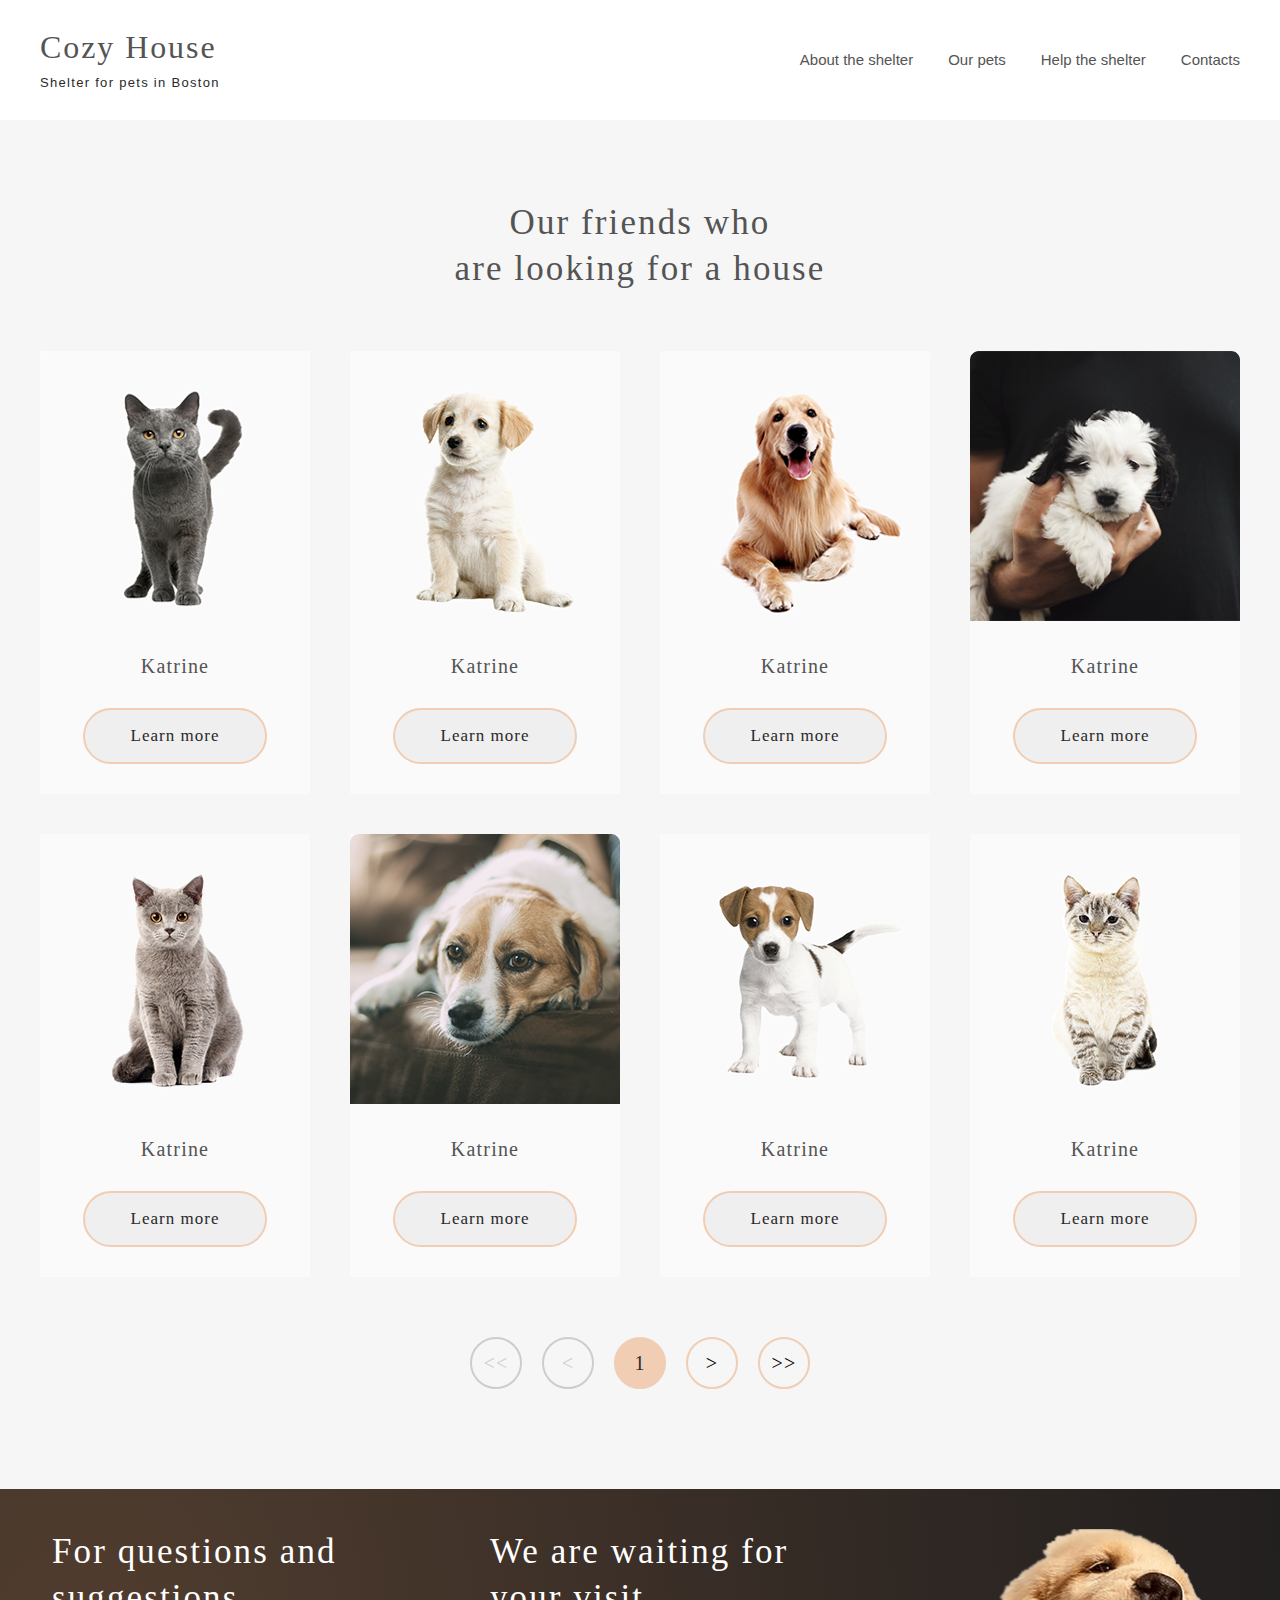
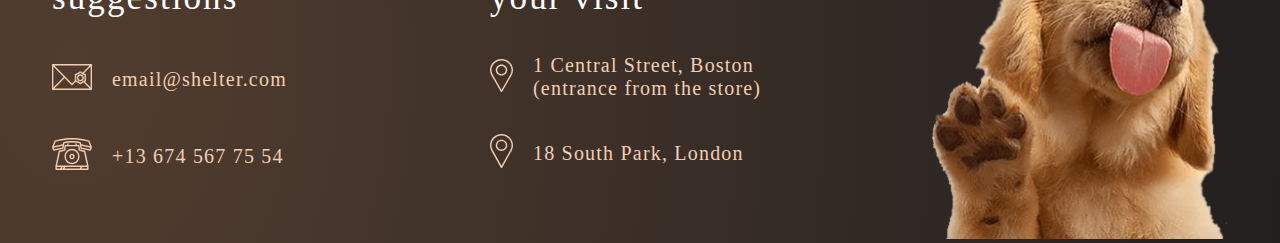
==== our-pets.html @ 817c5050 "feat: add our_pets page" ====
<!DOCTYPE html>
<html lang="en">
<head>
    <meta charset="UTF-8">
    <title>Title</title>
    <meta name="description" content="">
    <meta name="viewport" content="width=device-width, initial-scale=1">

    <meta property="og:title" content="">
    <meta property="og:type" content="">
    <meta property="og:url" content="">
    <meta property="og:image" content="">

    <link rel="stylesheet" href="css/clear-style.css">
    <link rel="stylesheet" href="css/our-pets.css">
</head>
<body>
<div class="container">
    <header class="header">
        <section class="header__section">
            <div class="header__logo">
                <div class="header__title">Cozy House</div>
                <h3 class="header__subtitle">Shelter for pets in Boston</h3>
            </div>
            <ul class="header__nav_menu">
                <li>About the shelter</li>
                <li>Our pets</li>
                <li>Help the shelter</li>
                <li>Contacts</li>
            </ul>
        </section>
    </header>
    <main class="main">
        <section class="main__pets">
            <div class="main__pets_content">
                <h3 class="main__pets_heading">
                    Our friends who <br/>are looking for a house
                </h3>
                <ul class="main__cards">
                    <li class="main__card">
                        <div class="main__card_img">
                            <img src="img/our_pets/pets-katrine.png" alt="pet">
                        </div>
                        <div class="main__card_name">Katrine</div>
                        <button class="main__card_button">Learn more</button>
                    </li>
                    <li class="main__card">
                        <div class="main__card_img">
                            <img src="img/our_pets/pets-jennifer.png" alt="pet">
                        </div>
                        <div class="main__card_name">Katrine</div>
                        <button class="main__card_button">Learn more</button>
                    </li>
                    <li class="main__card">
                        <div class="main__card_img">
                            <img src="img/our_pets/pets-woody.png" alt="pet">
                        </div>
                        <div class="main__card_name">Katrine</div>
                        <button class="main__card_button">Learn more</button>
                    </li>
                    <li class="main__card">
                        <div class="main__card_img">
                            <img src="img/our_pets/pets-katrine2.png" alt="pet">
                        </div>
                        <div class="main__card_name">Katrine</div>
                        <button class="main__card_button">Learn more</button>
                    </li>
                    <li class="main__card">
                        <div class="main__card_img">
                            <img src="img/our_pets/pets-timmy.png" alt="pet">
                        </div>
                        <div class="main__card_name">Katrine</div>
                        <button class="main__card_button">Learn more</button>
                    </li>
                    <li class="main__card">
                        <div class="main__card_img">
                            <img src="img/our_pets/pets-charly.png" alt="pet">
                        </div>
                        <div class="main__card_name">Katrine</div>
                        <button class="main__card_button">Learn more</button>
                    </li>
                    <li class="main__card">
                        <div class="main__card_img">
                            <img src="img/our_pets/pets-scarlet.png" alt="pet">
                        </div>
                        <div class="main__card_name">Katrine</div>
                        <button class="main__card_button">Learn more</button>
                    </li>
                    <li class="main__card">
                        <div class="main__card_img">
                            <img src="img/our_pets/pets-katrine1.png" alt="pet">
                        </div>
                        <div class="main__card_name">Katrine</div>
                        <button class="main__card_button">Learn more</button>
                    </li>
                </ul>
                <div class="main__navigation">
                    <button class="main__button_paginator_inactive"><<</button>
                    <button class="main__button_paginator_inactive"><</button>
                    <button class="main__button_paginator_active">1</button>
                    <button class="main__button_paginator">></button>
                    <button class="main__button_paginator">>></button>
                </div>
            </div>
        </section>
    </main>
    <footer class="footer">
        <div class="footer__container">
            <div class="footer__contacts">
                <h3 class="footer__contacts_title">
                    For questions and suggestions
                </h3>
                <div class="footer__email">
                    <div class="footer__contacts_icon">
                        <img src="img/icon/mail.svg" alt="mail">
                    </div>
                    <h4 class="footer__contacts_text">
                        email@shelter.com
                    </h4>
                </div>
                <div class="footer__phone">
                    <div class="footer__contacts_icon">
                        <img src="img/icon/phone.svg" alt="phone">
                    </div>
                    <div class="footer__contacts_text">
                        +13 674 567 75 54
                    </div>
                </div>
            </div>
            <div class="footer__locations">
                <div class="footer__locations_title">
                    We are waiting for your visit
                </div>
                <div class="footer__location">
                    <div class="footer__location_icon">
                        <img src="img/icon/pin.svg" alt="pin">
                    </div>
                    <div class="footer__locations_text">
                        1 Central Street, Boston (entrance from the store)
                    </div>
                </div>
                <div class="footer__location">
                    <div class="footer__location_icon">
                        <img src="img/icon/pin.svg" alt="pin">
                    </div>
                    <div class="footer__locations_text">
                        18 South Park, London
                    </div>
                </div>
            </div>
            <div class="footer__img">
                <img src="img/footer-puppy.png" alt="dog">
            </div>
        </div>
    </footer>
</div>
</body>
</html>
---- css/clear-style.css ----
html, body, div, p, ul, ol, dl, h1, h2, h3, h4, h5, h6 {
    padding: 0;
    margin: 0;
}

li {
    list-style-type: none; /* Убираем маркеры */
}
---- css/our-pets.css ----
body {
    background: #E5E5E5;
}

.container {
    max-width: 80rem;
    margin: 0 auto;
    font-family: Georgia, serif;
}

.header {
    background: #FFFFFF;
    padding: 30px 40px;
}

.header__section {
    display: flex;
    justify-content: space-between;
    align-items: center;
}

.header__title {
    font-family: 'Georgia', serif;
    font-style: normal;
    font-weight: 400;
    font-size: 32px;
    line-height: 110%;
    letter-spacing: 0.06em;
    color: #545454;
}

.header__logo {
    display: flex;
    flex-direction: column;
    grid-row-gap: 10px;
}

.header__subtitle {
    font-family: 'Arial', sans-serif;
    font-style: normal;
    font-weight: 400;
    font-size: 13px;
    line-height: 15px;
    letter-spacing: 0.1em;
    color: #292929;
}

.header__nav_menu {
    font-family: 'Arial', sans-serif;
    font-style: normal;
    font-weight: 400;
    font-size: 15px;
    line-height: 160%;
    color: #545454;
    display: flex;
    flex-wrap: wrap;
    grid-column-gap: 35px;
    justify-content: end;
}
/*--------------------*/

.main__pets {
    background: #F6F6F6;
    padding-top: 80px;
    padding-bottom: 100px;
}

.main__pets_content {
    display: flex;
    flex-direction: column;
    align-items: center;
    grid-row-gap: 60px;
}

.main__pets_heading {
    font-family: 'Georgia', serif;
    font-style: normal;
    font-weight: 400;
    font-size: 35px;
    line-height: 130%;
    letter-spacing: 0.06em;
    color: #545454;
    max-width: 400px;
    text-align: center;
}

.main__cards {
    display: flex;
    flex-wrap: wrap;
    grid-gap: 40px 40px;
    justify-content: center;
}

.main__card {
    max-width: 270px;
    display: flex;
    flex-direction: column;
    align-items: center;
    background: #FAFAFA;
    grid-row-gap: 30px;
}

.main__card_img {
    max-width: 270px;
}

.main__card_img img {
    width: 100%;
}

.main__card_name {
    font-family: 'Georgia', serif;
    font-style: normal;
    font-weight: 400;
    font-size: 20px;
    line-height: 23px;
    letter-spacing: 0.06em;
    color: #545454;
}

.main__card_button {
    font-family: 'Georgia', serif;
    font-style: normal;
    font-weight: 400;
    font-size: 17px;
    line-height: 130%;
    letter-spacing: 0.06em;
    color: #292929;
    padding: 15px 45px;
    border: 2px solid #F1CDB3;
    border-radius: 100px;
    margin-bottom: 30px;
}

.main__navigation {
    display: flex;
    grid-column-gap: 20px;
}

.main__navigation > button {
    font-family: 'Georgia', serif;
    font-style: normal;
    font-weight: 400;
    font-size: 20px;
    line-height: 115%;
    letter-spacing: 0.06em;
    width: 52px;
    height: 52px;
    border-radius: 50%;
}

.main__button_paginator_active {
    background: #F1CDB3;
    border: 2px solid #F1CDB3;
    color: #292929;
}

.main__button_paginator_inactive {
    background: #F6F6F6;
    border: 2px solid #CDCDCD;
    color: #CDCDCD;
}

.main__button_paginator {
    background: #F6F6F6;
    border: 2px solid #F1CDB3;
}
/*--------------------*/
.footer {
    background: radial-gradient(110.67% 538.64% at 5.73% 50%, #513D2F 0%, #1A1A1C 100%), #211F20;
    padding-top: 40px;
    padding-left: 40px;
    padding-right: 40px;
}

.footer__container {
    display: flex;
    justify-content: space-around;
    /*flex: 1 1 302px;*/
    flex-wrap: wrap;
    grid-gap: 2rem 2rem;
    margin-right: -40px;
    margin-left: -40px;
}

.footer__contacts {
    display: flex;
    max-width: 302px;
    flex-direction: column;
    grid-row-gap: 44px;
}

.footer__contacts_title {
    font-family: 'Georgia', serif;
    font-style: normal;
    font-weight: 400;
    font-size: 35px;
    line-height: 130%;
    letter-spacing: 0.06em;
    color: #FFFFFF;
}

.footer__email, .footer__phone {
    display: flex;
    grid-column-gap: 20px;
    align-items: center;
}

.footer__contacts_icon {
    width: 40px;
}

.footer__contacts_icon img {
    max-width: 100%;
}

.footer__contacts_text {
    font-family: 'Georgia', serif;
    font-style: normal;
    font-weight: 400;
    font-size: 20px;
    line-height: 115%;
    letter-spacing: 0.06em;
    color: #F1CDB3;
}

.footer__locations {
    display: flex;
    max-width: 302px;
    flex-direction: column;
    grid-row-gap: 34px;
}

.footer__locations_title {
    font-family: 'Georgia', serif;
    font-style: normal;
    font-weight: 400;
    font-size: 35px;
    line-height: 130%;
    letter-spacing: 0.06em;
    color: #FFFFFF;
}

.footer__location {
    display: grid;
    grid-template-columns: 23px 1fr;
    grid-column-gap: 20px;
    align-items: center;
}

.footer__location_icon {
    max-width: 23px;
}

.footer__location_icon > img {
    width: 100%;
}

.footer__locations_text {
    font-family: 'Georgia', serif;
    font-style: normal;
    font-weight: 400;
    font-size: 20px;
    line-height: 115%;
    letter-spacing: 0.06em;
    color: #F1CDB3;
}

.footer__img > img {
    max-width: 302px;
}
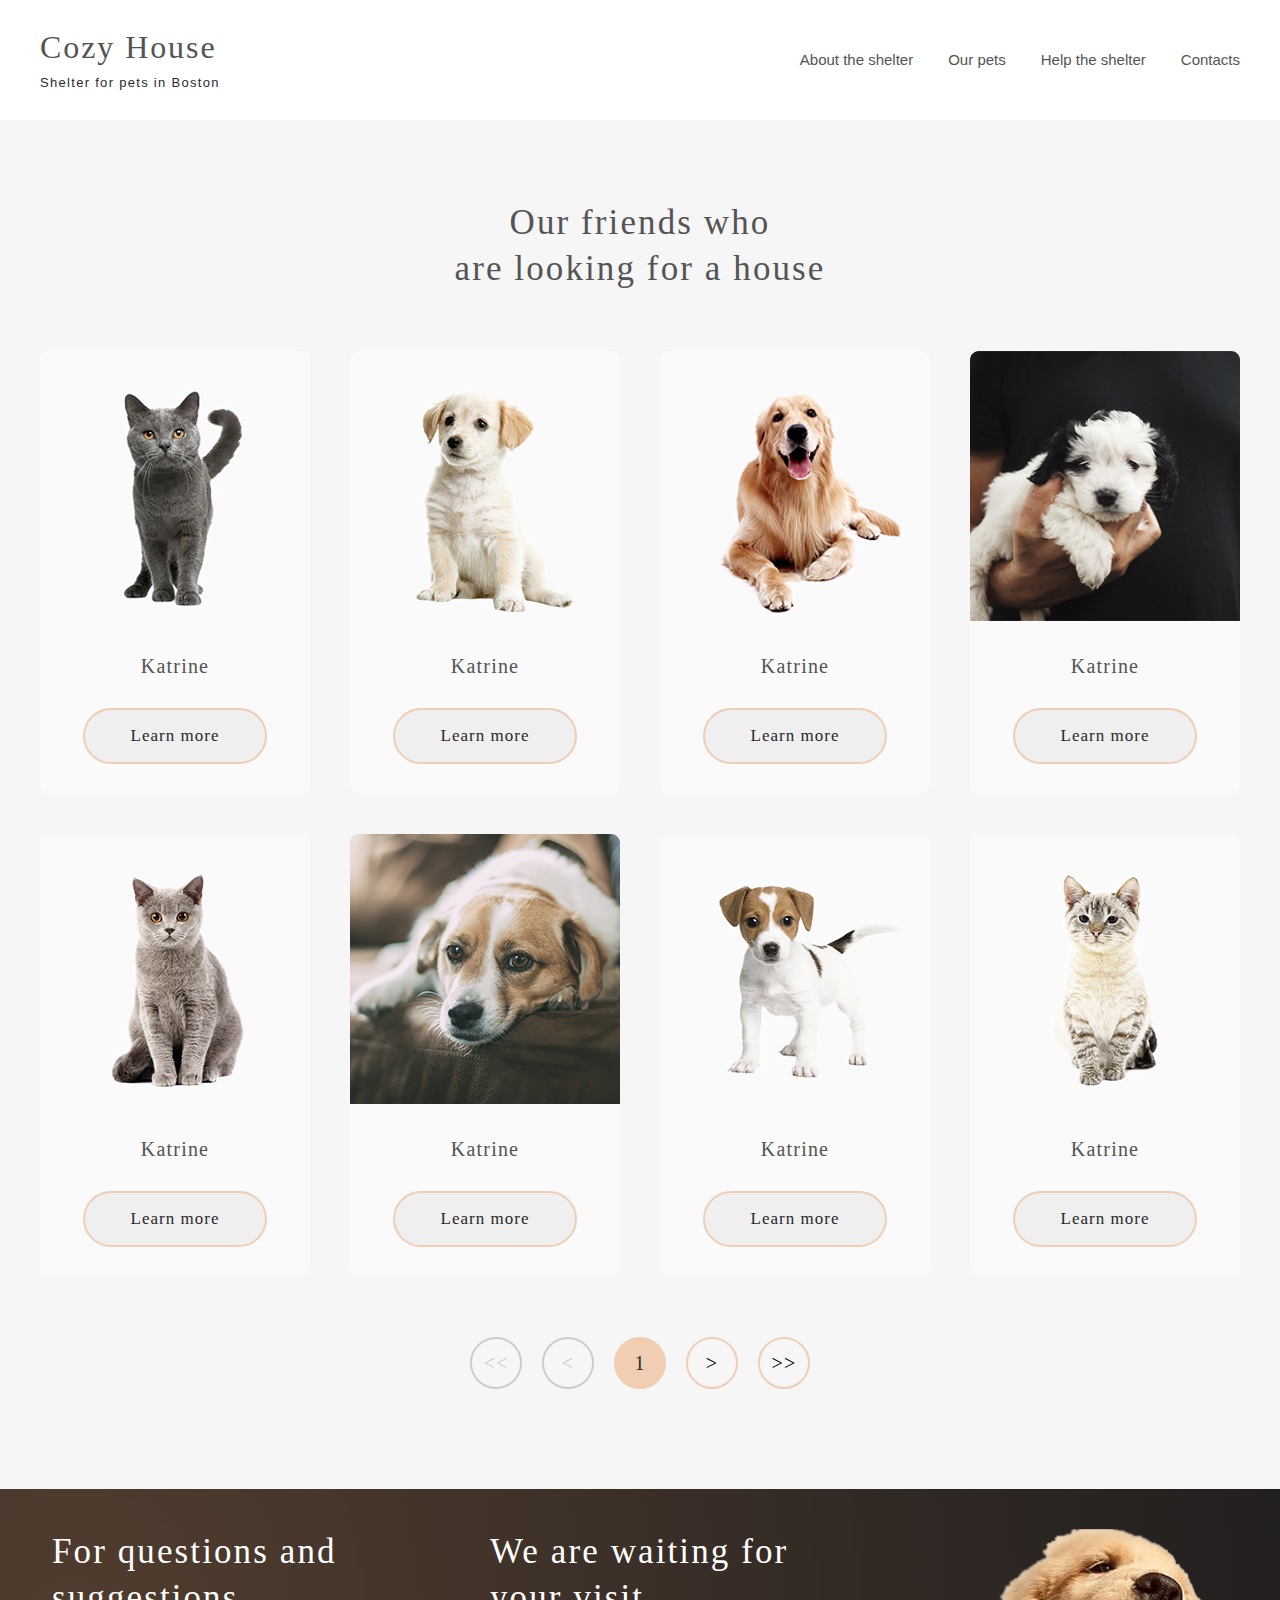
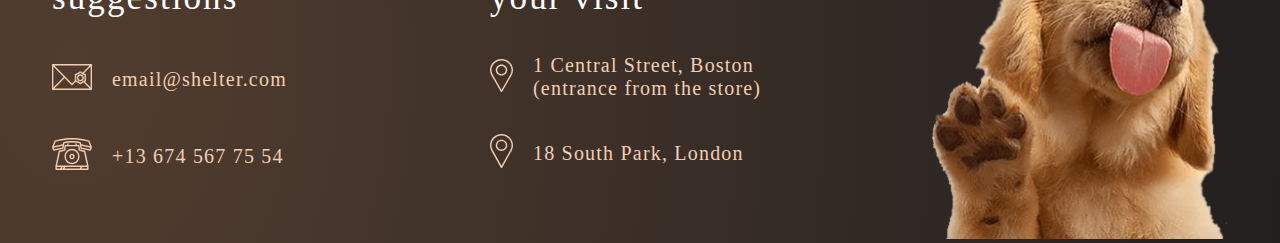
==== commit dcbea05d: "feat: our-pets.css -> add mobile adaptive for block 'header'" ====
--- a/our-pets.html
+++ b/our-pets.html
@@ -21,6 +21,9 @@
             <div class="header__logo">
                 <div class="header__title">Cozy House</div>
                 <h3 class="header__subtitle">Shelter for pets in Boston</h3>
+            </div>
+            <div class="header__nav_menu_burger">
+                <span></span>
             </div>
             <ul class="header__nav_menu">
                 <li>About the shelter</li>
--- a/css/our-pets.css
+++ b/css/our-pets.css
@@ -17,6 +17,7 @@
     display: flex;
     justify-content: space-between;
     align-items: center;
+    grid-column-gap: 1rem;
 }
 
 .header__title {
@@ -57,6 +58,56 @@
     grid-column-gap: 35px;
     justify-content: end;
 }
+
+.header__nav_menu_burger {
+    display: none;
+}
+
+@media (max-width: 540px) {
+    .header {
+        padding: 30px;
+    }
+
+    .header__nav_menu_burger {
+        display: block;
+        position: relative;
+        z-index: 4;
+        min-width: 30px;
+        height: 20px;
+        align-self: center;
+    }
+
+    .header__nav_menu_burger:before,
+    .header__nav_menu_burger:after {
+        content: '';
+        background: #000000;
+        width: 100%;
+        height: 2px;
+        position: absolute;
+        left: 0;
+    }
+
+    .header__nav_menu_burger:before {
+        top: 0;
+    }
+
+    .header__nav_menu_burger:after {
+        bottom: 0;
+    }
+
+    .header__nav_menu_burger > span {
+        width: 100%;
+        height: 2px;
+        background: #000000;
+        position: absolute;
+        top: 9px;
+    }
+
+    .header__nav_menu {
+        display: none;
+    }
+
+}
 /*--------------------*/
 
 .main__pets {
@@ -98,6 +149,7 @@
     align-items: center;
     background: #FAFAFA;
     grid-row-gap: 30px;
+    border-radius: 9px;
 }
 
 .main__card_img {
